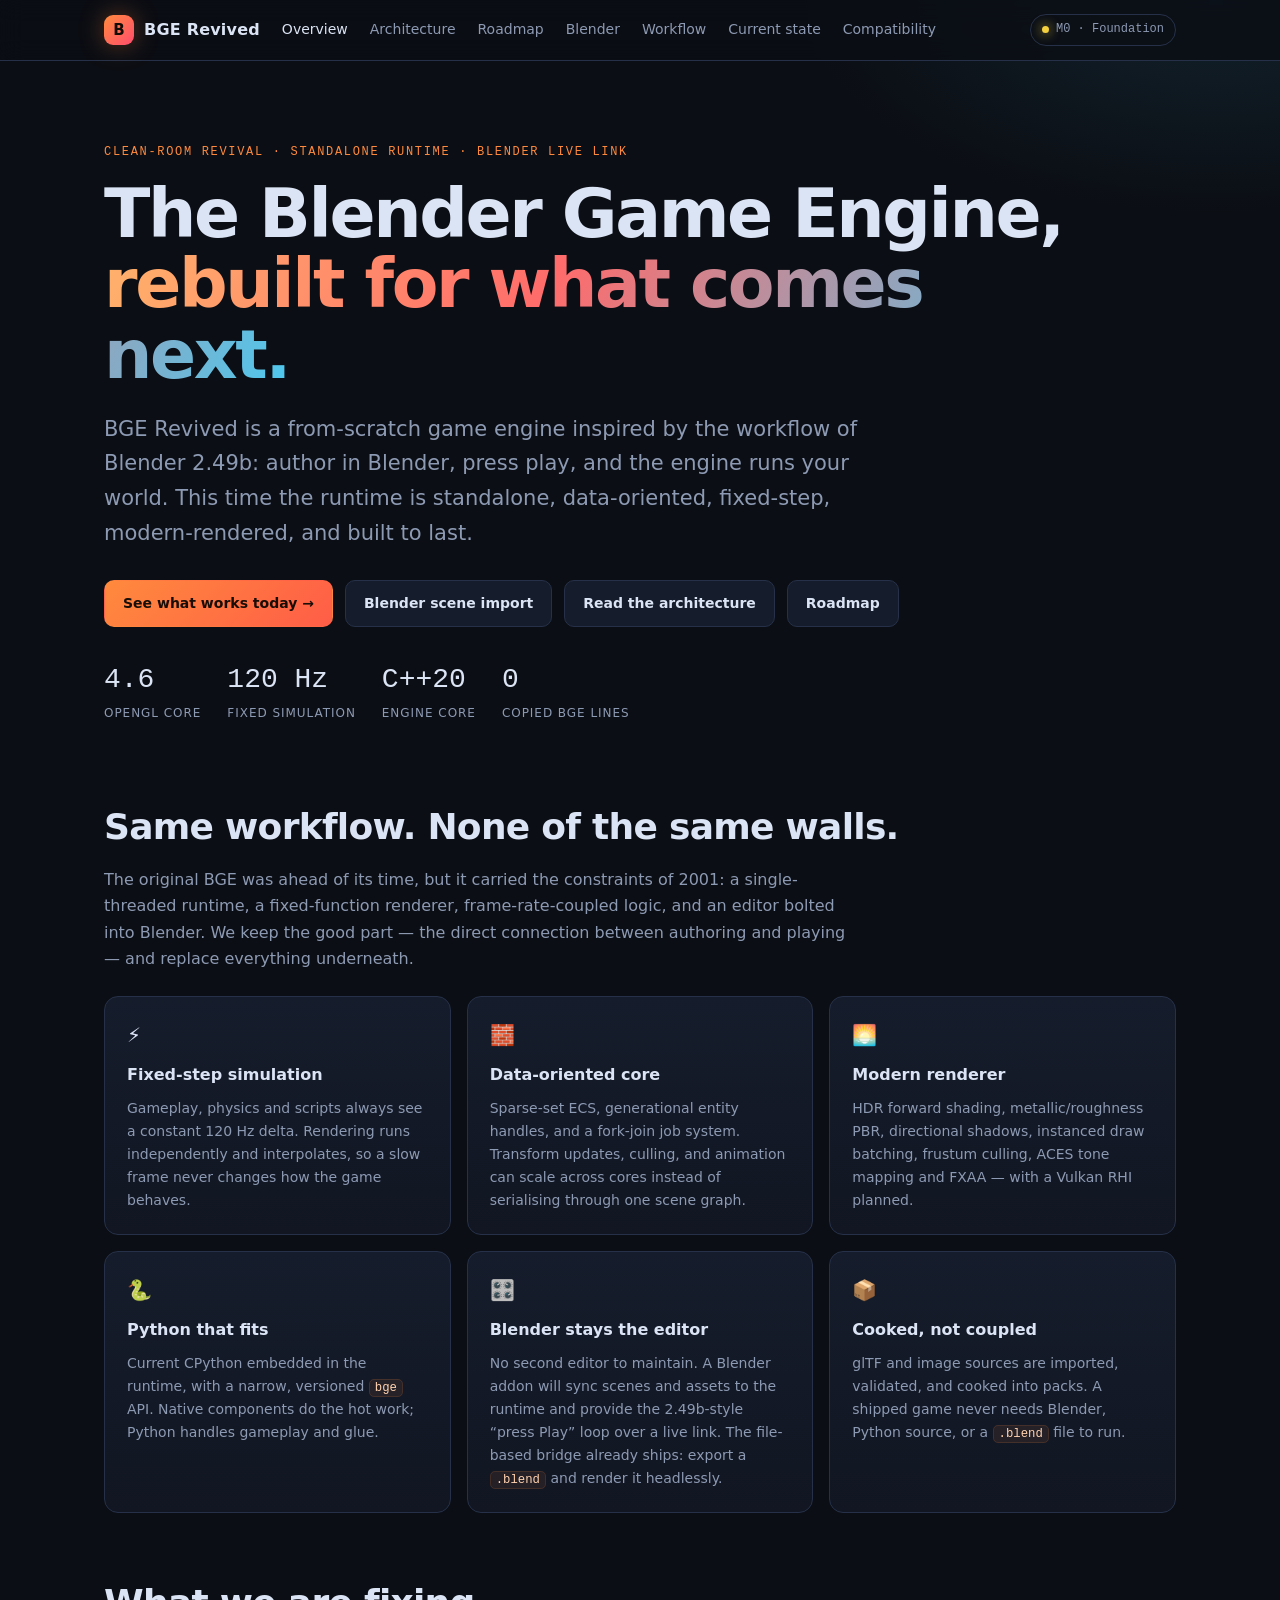
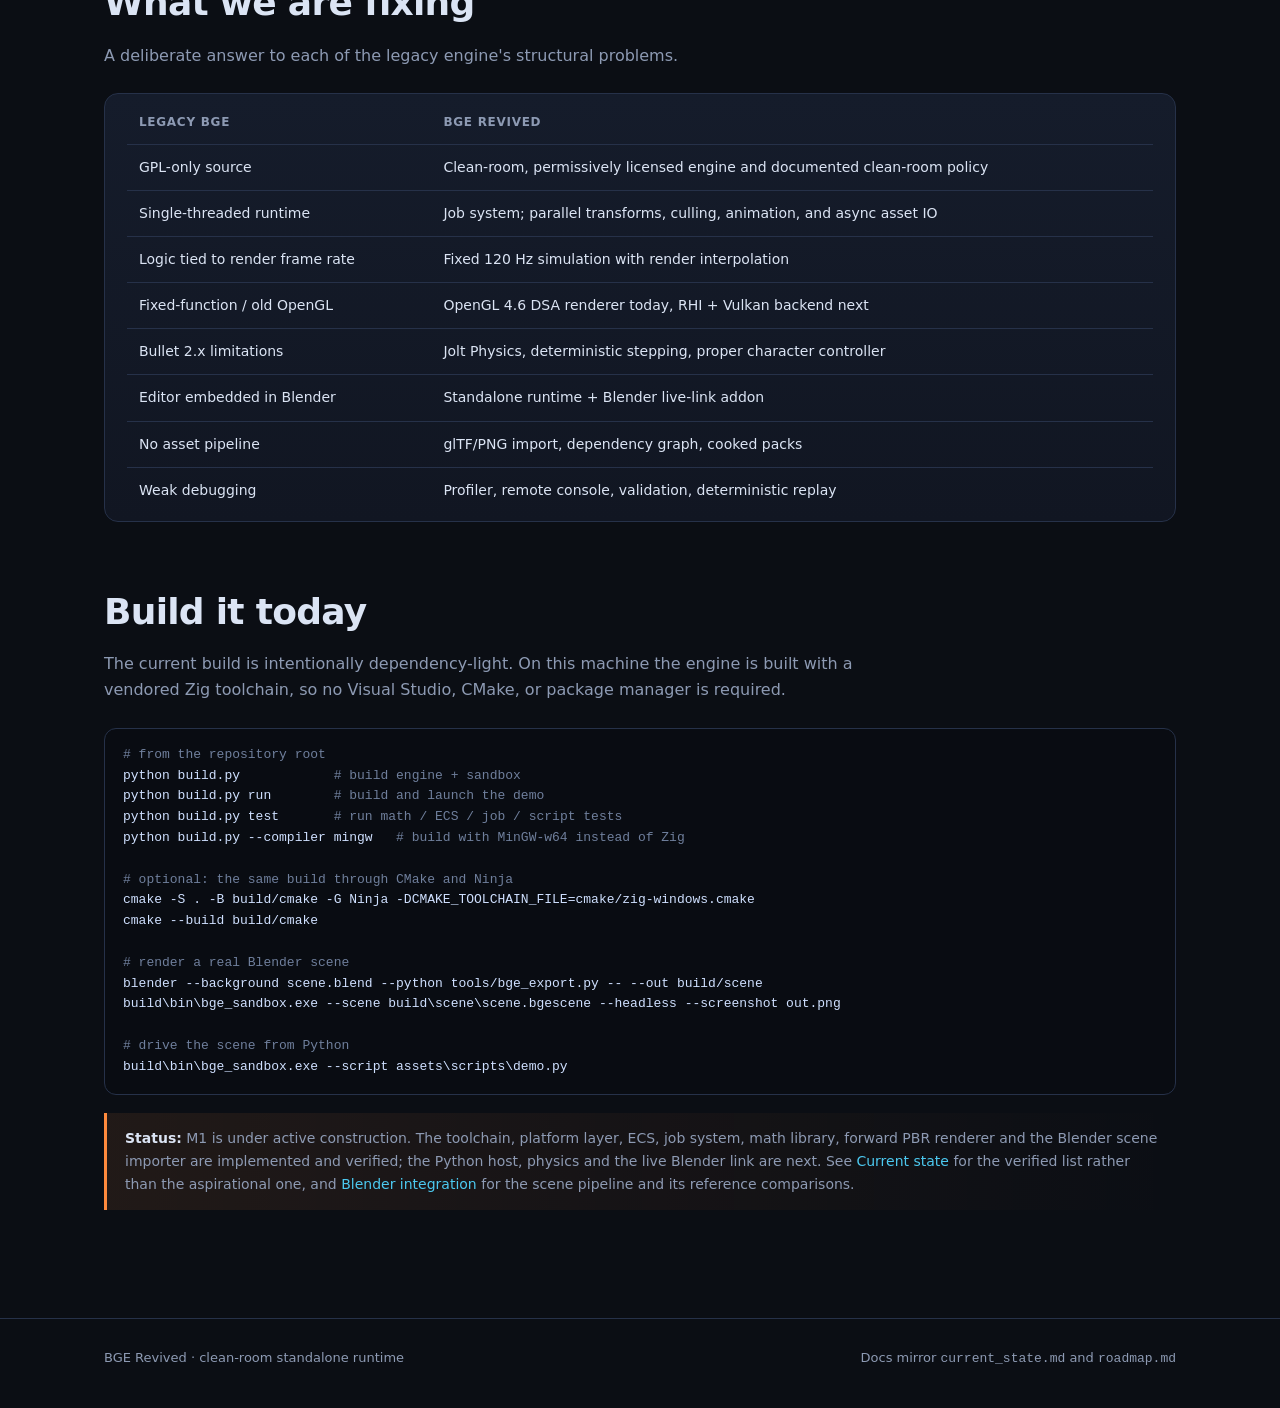
==== docs/index.html @ 5dff6050 "Add files via upload" ====
<!doctype html>
<html lang="en">
<head>
  <meta charset="utf-8">
  <meta name="viewport" content="width=device-width, initial-scale=1">
  <title>BGE Revived — The Blender Game Engine, rebuilt</title>
  <meta name="description" content="A clean-room, standalone revival of the Blender Game Engine: modern renderer, ECS, fixed timestep, Python gameplay, and a Blender live link.">
  <link rel="stylesheet" href="style.css">
</head>
<body>
<header class="site">
  <nav class="nav">
    <a class="brand" href="index.html"><span class="mark">B</span> BGE Revived</a>
    <a class="link active" href="index.html">Overview</a>
    <a class="link" href="architecture.html">Architecture</a>
    <a class="link" href="roadmap.html">Roadmap</a>
    <a class="link" href="blender_integration.html">Blender</a>
    <a class="link" href="blender_workflow.html">Workflow</a>
    <a class="link" href="current_state.html">Current state</a>
    <a class="link" href="compatibility.html">Compatibility</a>
    <span class="spacer"></span>
    <span class="pill"><span class="dot"></span> M0 · Foundation</span>
  </nav>
</header>

<main class="wrap">
  <section class="hero">
    <div class="eyebrow">Clean-room revival · standalone runtime · Blender live link</div>
    <h1>The Blender Game Engine,<br><span class="grad">rebuilt for what comes next.</span></h1>
    <p class="lede">
      BGE Revived is a from-scratch game engine inspired by the workflow of Blender 2.49b:
      author in Blender, press play, and the engine runs your world. This time the runtime is
      standalone, data-oriented, fixed-step, modern-rendered, and built to last.
    </p>
    <div class="hero-actions">
      <a class="btn primary" href="current_state.html">See what works today →</a>
      <a class="btn" href="blender_integration.html">Blender scene import</a>
      <a class="btn" href="architecture.html">Read the architecture</a>
      <a class="btn" href="roadmap.html">Roadmap</a>
    </div>
    <div class="stat-row">
      <div class="stat"><div class="n">4.6</div><div class="l">OpenGL core</div></div>
      <div class="stat"><div class="n">120 Hz</div><div class="l">fixed simulation</div></div>
      <div class="stat"><div class="n">C++20</div><div class="l">engine core</div></div>
      <div class="stat"><div class="n">0</div><div class="l">copied BGE lines</div></div>
    </div>
  </section>

  <section>
    <h2>Same workflow. None of the same walls.</h2>
    <p class="sub">
      The original BGE was ahead of its time, but it carried the constraints of 2001: a
      single-threaded runtime, a fixed-function renderer, frame-rate-coupled logic, and an
      editor bolted into Blender. We keep the good part — the direct connection between
      authoring and playing — and replace everything underneath.
    </p>
    <div class="grid cols-3">
      <div class="card">
        <span class="icon">⚡</span>
        <h3>Fixed-step simulation</h3>
        <p>Gameplay, physics and scripts always see a constant 120 Hz delta. Rendering runs independently and interpolates, so a slow frame never changes how the game behaves.</p>
      </div>
      <div class="card">
        <span class="icon">🧱</span>
        <h3>Data-oriented core</h3>
        <p>Sparse-set ECS, generational entity handles, and a fork-join job system. Transform updates, culling, and animation can scale across cores instead of serialising through one scene graph.</p>
      </div>
      <div class="card">
        <span class="icon">🌅</span>
        <h3>Modern renderer</h3>
        <p>HDR forward shading, metallic/roughness PBR, directional shadows, instanced draw batching, frustum culling, ACES tone mapping and FXAA — with a Vulkan RHI planned.</p>
      </div>
      <div class="card">
        <span class="icon">🐍</span>
        <h3>Python that fits</h3>
        <p>Current CPython embedded in the runtime, with a narrow, versioned <code>bge</code> API. Native components do the hot work; Python handles gameplay and glue.</p>
      </div>
      <div class="card">
        <span class="icon">🎛️</span>
        <h3>Blender stays the editor</h3>
        <p>No second editor to maintain. A Blender addon will sync scenes and assets to the runtime and provide the 2.49b-style “press Play” loop over a live link. The file-based bridge already ships: export a <code>.blend</code> and render it headlessly.</p>
      </div>
      <div class="card">
        <span class="icon">📦</span>
        <h3>Cooked, not coupled</h3>
        <p>glTF and image sources are imported, validated, and cooked into packs. A shipped game never needs Blender, Python source, or a <code>.blend</code> file to run.</p>
      </div>
    </div>
  </section>

  <section>
    <h2>What we are fixing</h2>
    <p class="sub">A deliberate answer to each of the legacy engine's structural problems.</p>
    <div class="card" style="padding: 8px 22px;">
      <table>
        <thead><tr><th>Legacy BGE</th><th>BGE Revived</th></tr></thead>
        <tbody>
          <tr><td>GPL-only source</td><td>Clean-room, permissively licensed engine and documented clean-room policy</td></tr>
          <tr><td>Single-threaded runtime</td><td>Job system; parallel transforms, culling, animation, and async asset IO</td></tr>
          <tr><td>Logic tied to render frame rate</td><td>Fixed 120 Hz simulation with render interpolation</td></tr>
          <tr><td>Fixed-function / old OpenGL</td><td>OpenGL 4.6 DSA renderer today, RHI + Vulkan backend next</td></tr>
          <tr><td>Bullet 2.x limitations</td><td>Jolt Physics, deterministic stepping, proper character controller</td></tr>
          <tr><td>Editor embedded in Blender</td><td>Standalone runtime + Blender live-link addon</td></tr>
          <tr><td>No asset pipeline</td><td>glTF/PNG import, dependency graph, cooked packs</td></tr>
          <tr><td>Weak debugging</td><td>Profiler, remote console, validation, deterministic replay</td></tr>
        </tbody>
      </table>
    </div>
  </section>

  <section>
    <h2>Build it today</h2>
    <p class="sub">
      The current build is intentionally dependency-light. On this machine the engine is built
      with a vendored Zig toolchain, so no Visual Studio, CMake, or package manager is required.
    </p>
    <pre><span class="c"># from the repository root</span>
python build.py            <span class="c"># build engine + sandbox</span>
python build.py run        <span class="c"># build and launch the demo</span>
python build.py test       <span class="c"># run math / ECS / job / script tests</span>
python build.py --compiler mingw   <span class="c"># build with MinGW-w64 instead of Zig</span>

<span class="c"># optional: the same build through CMake and Ninja</span>
cmake -S . -B build/cmake -G Ninja -DCMAKE_TOOLCHAIN_FILE=cmake/zig-windows.cmake
cmake --build build/cmake

<span class="c"># render a real Blender scene</span>
blender --background scene.blend --python tools/bge_export.py -- --out build/scene
build\bin\bge_sandbox.exe --scene build\scene\scene.bgescene --headless --screenshot out.png

<span class="c"># drive the scene from Python</span>
build\bin\bge_sandbox.exe --script assets\scripts\demo.py</pre>
    <div class="callout">
      <strong>Status:</strong> M1 is under active construction. The toolchain, platform layer,
      ECS, job system, math library, forward PBR renderer and the Blender scene importer are
      implemented and verified; the Python host, physics and the live Blender link are next. See
      <a href="current_state.html">Current state</a> for the verified list rather than the
      aspirational one, and <a href="blender_integration.html">Blender integration</a> for the
      scene pipeline and its reference comparisons.
    </div>
  </section>
</main>

<footer class="site">
  <div class="wrap">
    <span>BGE Revived · clean-room standalone runtime</span>
    <span>Docs mirror <code>current_state.md</code> and <code>roadmap.md</code></span>
  </div>
</footer>
</body>
</html>
---- docs/style.css ----
:root {
  --bg: #0b0e14;
  --bg-soft: #111622;
  --panel: #151c2b;
  --panel-2: #1b2436;
  --line: #263149;
  --text: #dbe4f4;
  --muted: #8d9ab3;
  --accent: #ff8a3d;
  --accent-2: #4cc9f0;
  --good: #58d68d;
  --warn: #f4d03f;
  --bad: #ec7063;
  --radius: 14px;
  --max: 1120px;
  --mono: ui-monospace, SFMono-Regular, Menlo, Consolas, "Liberation Mono", monospace;
  --sans: Inter, ui-sans-serif, system-ui, -apple-system, "Segoe UI", Roboto, sans-serif;
}

* { box-sizing: border-box; }
html { scroll-behavior: smooth; }
body {
  margin: 0;
  background:
    radial-gradient(900px 420px at 10% -10%, rgba(255, 138, 61, 0.14), transparent 60%),
    radial-gradient(700px 360px at 95% 0%, rgba(76, 201, 240, 0.10), transparent 60%),
    var(--bg);
  color: var(--text);
  font-family: var(--sans);
  line-height: 1.65;
  font-size: 16px;
}

a { color: var(--accent-2); text-decoration: none; }
a:hover { text-decoration: underline; }

.wrap { max-width: var(--max); margin: 0 auto; padding: 0 24px; }

header.site {
  position: sticky;
  top: 0;
  z-index: 20;
  backdrop-filter: blur(12px);
  background: rgba(11, 14, 20, 0.78);
  border-bottom: 1px solid var(--line);
}
.nav {
  max-width: var(--max);
  margin: 0 auto;
  padding: 14px 24px;
  display: flex;
  align-items: center;
  gap: 22px;
  flex-wrap: wrap;
}
.brand {
  display: flex;
  align-items: center;
  gap: 10px;
  color: var(--text);
  font-weight: 750;
  letter-spacing: 0.2px;
}
.brand .mark {
  width: 30px; height: 30px;
  border-radius: 9px;
  background: linear-gradient(135deg, var(--accent), #ff4d6d);
  box-shadow: 0 0 24px rgba(255, 138, 61, 0.35);
  display: grid; place-items: center;
  font-size: 15px;
  color: #130b06;
  font-weight: 900;
}
.nav a.link { color: var(--muted); font-size: 14px; }
.nav a.link:hover, .nav a.link.active { color: var(--text); text-decoration: none; }
.nav .spacer { flex: 1; }
.pill {
  display: inline-flex; align-items: center; gap: 7px;
  padding: 5px 11px;
  border: 1px solid var(--line);
  border-radius: 999px;
  color: var(--muted);
  font-size: 12px;
  font-family: var(--mono);
  white-space: nowrap;
}
.dot { width: 7px; height: 7px; border-radius: 50%; background: var(--warn); box-shadow: 0 0 12px var(--warn); }
.dot.good { background: var(--good); box-shadow: 0 0 12px var(--good); }

.hero { padding: 82px 0 44px; }
.eyebrow {
  color: var(--accent);
  font-family: var(--mono);
  font-size: 12px;
  letter-spacing: 0.14em;
  text-transform: uppercase;
  margin-bottom: 16px;
}
h1 {
  font-size: clamp(38px, 6vw, 68px);
  line-height: 1.04;
  letter-spacing: -0.035em;
  margin: 0 0 20px;
  max-width: 980px;
}
h1 .grad {
  background: linear-gradient(115deg, #ffb36b, #ff6b6b 45%, #4cc9f0);
  -webkit-background-clip: text;
  background-clip: text;
  color: transparent;
}
.lede { color: var(--muted); font-size: clamp(17px, 2vw, 21px); max-width: 780px; }
.hero-actions { display: flex; gap: 12px; flex-wrap: wrap; margin-top: 30px; }
.btn {
  display: inline-flex; align-items: center; gap: 8px;
  padding: 11px 18px;
  border-radius: 10px;
  border: 1px solid var(--line);
  color: var(--text);
  font-weight: 650;
  font-size: 14px;
  background: var(--panel);
}
.btn.primary { background: linear-gradient(135deg, var(--accent), #ff5d47); border-color: transparent; color: #190d07; }
.btn:hover { text-decoration: none; transform: translateY(-1px); }
.btn { transition: transform 120ms ease, border-color 120ms ease; }

.grid { display: grid; gap: 16px; }
.grid.cols-3 { grid-template-columns: repeat(3, minmax(0, 1fr)); }
.grid.cols-2 { grid-template-columns: repeat(2, minmax(0, 1fr)); }
@media (max-width: 860px) { .grid.cols-3, .grid.cols-2 { grid-template-columns: 1fr; } }

.card {
  background: linear-gradient(180deg, var(--panel), var(--bg-soft));
  border: 1px solid var(--line);
  border-radius: var(--radius);
  padding: 22px;
}
.card h3 { margin: 0 0 8px; font-size: 16px; }
.card p { margin: 0; color: var(--muted); font-size: 14px; }
.card .icon { font-size: 20px; margin-bottom: 10px; display: block; }

section { padding: 30px 0; }
h2 {
  font-size: clamp(26px, 3vw, 36px);
  letter-spacing: -0.02em;
  margin: 0 0 10px;
}
.sub { color: var(--muted); margin: 0 0 24px; max-width: 760px; }

table { width: 100%; border-collapse: collapse; font-size: 14px; }
th, td { text-align: left; padding: 11px 12px; border-bottom: 1px solid var(--line); vertical-align: top; }
th { color: var(--muted); font-weight: 600; font-size: 12px; text-transform: uppercase; letter-spacing: 0.06em; }
tr:last-child td { border-bottom: 0; }
td code, p code, li code { color: #ffd2b0; background: rgba(255, 138, 61, 0.08); border: 1px solid rgba(255, 138, 61, 0.14); padding: 1px 5px; border-radius: 5px; font-family: var(--mono); font-size: 0.88em; }

pre {
  background: #090c12;
  border: 1px solid var(--line);
  border-radius: 12px;
  padding: 16px 18px;
  overflow: auto;
  font-family: var(--mono);
  font-size: 13px;
  line-height: 1.6;
  color: #cfe0ff;
}
pre .c { color: #6f7f9c; }
pre .k { color: #ff9d66; }
pre .s { color: #9fe8a5; }

.badge {
  display: inline-block;
  font-size: 11px;
  font-family: var(--mono);
  padding: 2px 8px;
  border-radius: 999px;
  border: 1px solid var(--line);
  color: var(--muted);
}
.badge.done { color: var(--good); border-color: rgba(88, 214, 141, 0.35); background: rgba(88, 214, 141, 0.08); }
.badge.wip { color: var(--warn); border-color: rgba(244, 208, 63, 0.35); background: rgba(244, 208, 63, 0.08); }
.badge.plan { color: var(--accent-2); border-color: rgba(76, 201, 240, 0.3); background: rgba(76, 201, 240, 0.07); }
.badge.legacy { color: var(--bad); border-color: rgba(236, 112, 99, 0.35); background: rgba(236, 112, 99, 0.08); }

.callout {
  border-left: 3px solid var(--accent);
  background: linear-gradient(90deg, rgba(255, 138, 61, 0.09), transparent);
  padding: 14px 18px;
  border-radius: 0 10px 10px 0;
  color: var(--muted);
  font-size: 14px;
  margin: 18px 0;
}
.callout strong { color: var(--text); }

.stat-row { display: flex; gap: 26px; flex-wrap: wrap; margin-top: 30px; }
.stat .n { font-family: var(--mono); font-size: 28px; color: var(--text); }
.stat .l { color: var(--muted); font-size: 12px; text-transform: uppercase; letter-spacing: 0.08em; }

.phase { border-left: 2px solid var(--line); padding: 2px 0 2px 22px; position: relative; margin: 0 0 26px; }
.phase::before {
  content: ""; position: absolute; left: -7px; top: 6px;
  width: 12px; height: 12px; border-radius: 50%;
  background: var(--bg); border: 2px solid var(--line);
}
.phase.current::before { border-color: var(--accent); box-shadow: 0 0 0 4px rgba(255, 138, 61, 0.12); }
.phase h3 { margin: 0 0 6px; font-size: 19px; }
.phase .tag { font-family: var(--mono); font-size: 12px; color: var(--accent); }
.phase ul { margin: 10px 0 0; padding-left: 18px; color: var(--muted); font-size: 14px; }
.phase li { margin: 4px 0; }

footer.site {
  border-top: 1px solid var(--line);
  margin-top: 60px;
  padding: 28px 0 40px;
  color: var(--muted);
  font-size: 13px;
}
footer.site .wrap { display: flex; justify-content: space-between; gap: 18px; flex-wrap: wrap; }

.toc {
  background: var(--bg-soft);
  border: 1px solid var(--line);
  border-radius: 12px;
  padding: 16px 18px;
  font-size: 14px;
  margin: 18px 0 8px;
}
.toc a { display: block; margin: 4px 0; color: var(--muted); }
.toc a:hover { color: var(--text); }

.status-line { display: flex; align-items: center; gap: 10px; color: var(--muted); font-size: 14px; }

.kbd {
  font-family: var(--mono);
  font-size: 12px;
  border: 1px solid var(--line);
  border-bottom-width: 2px;
  border-radius: 5px;
  padding: 1px 6px;
  color: var(--text);
  background: var(--panel);
}

.shot {
  width: 100%;
  border-radius: var(--radius);
  border: 1px solid var(--line);
  display: block;
  background: #05070b;
}
.shot-cap { color: var(--muted); font-size: 12px; margin-top: 8px; font-family: var(--mono); }
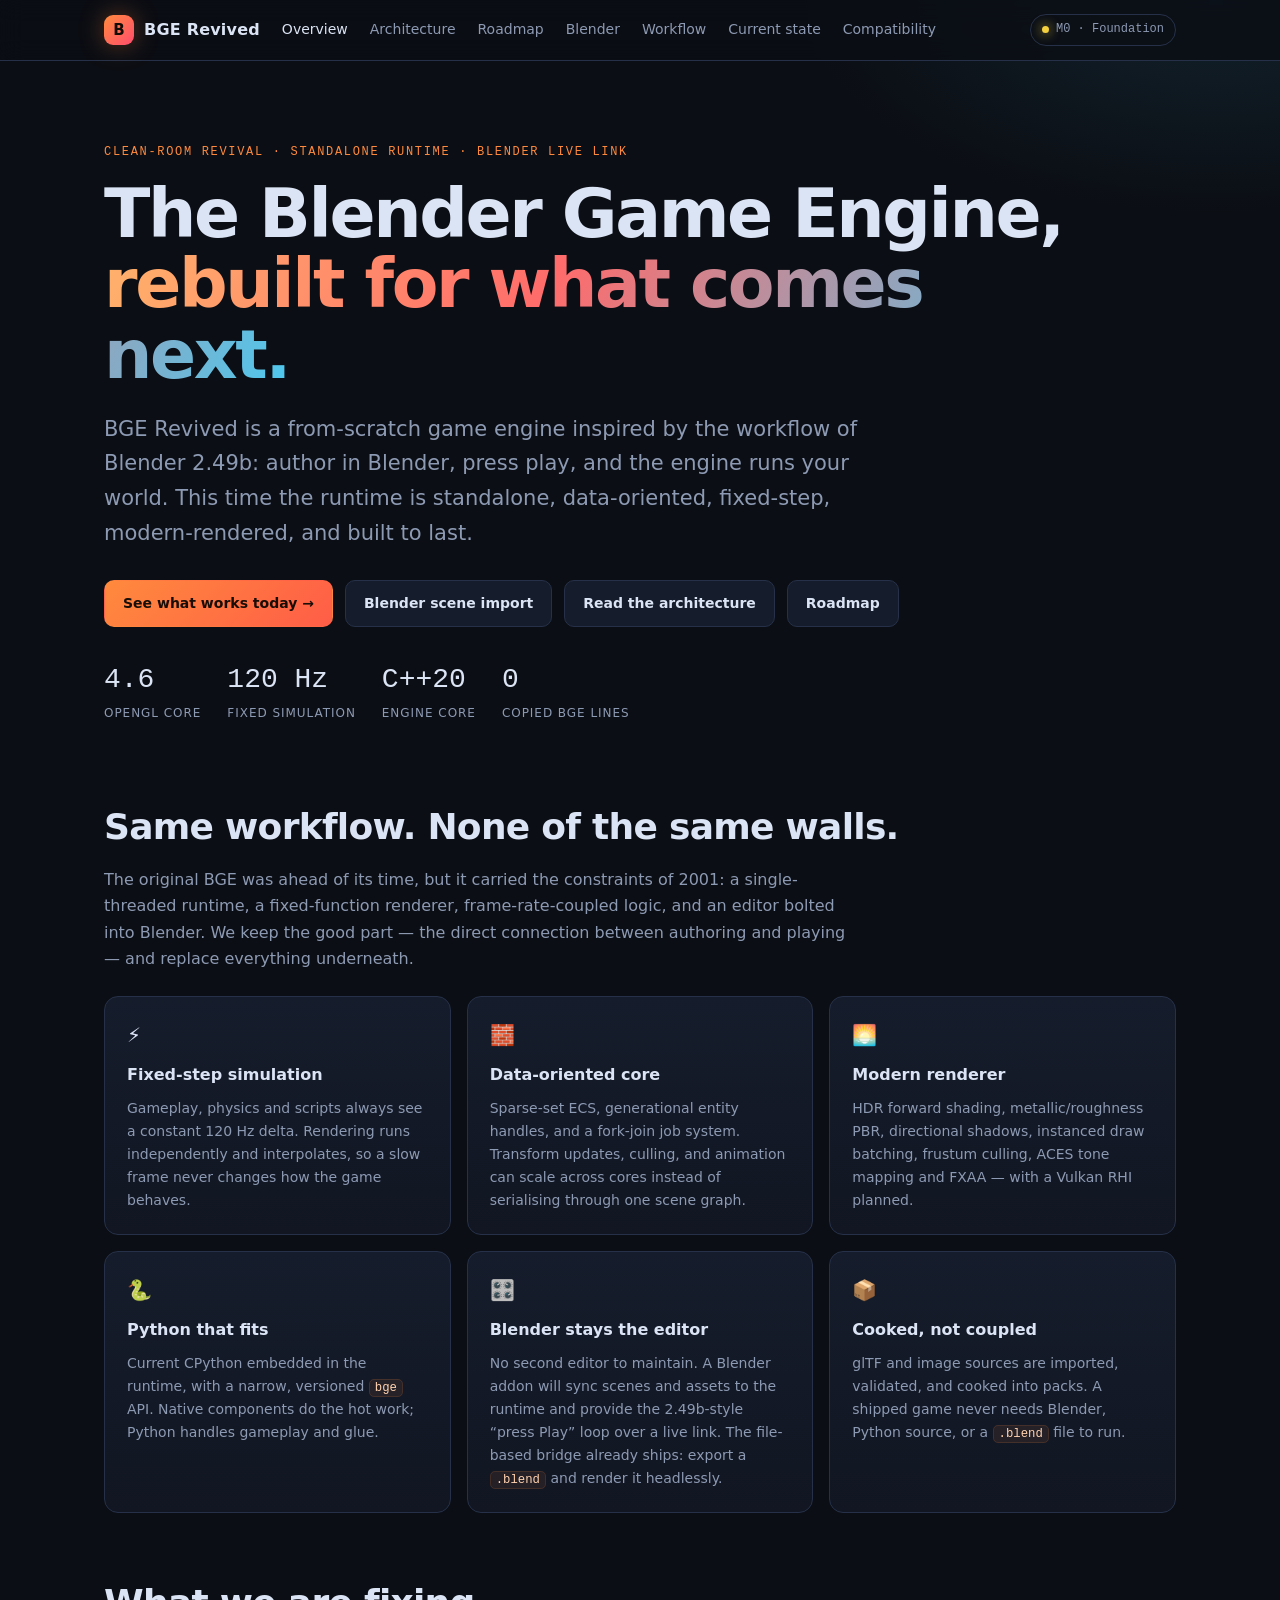
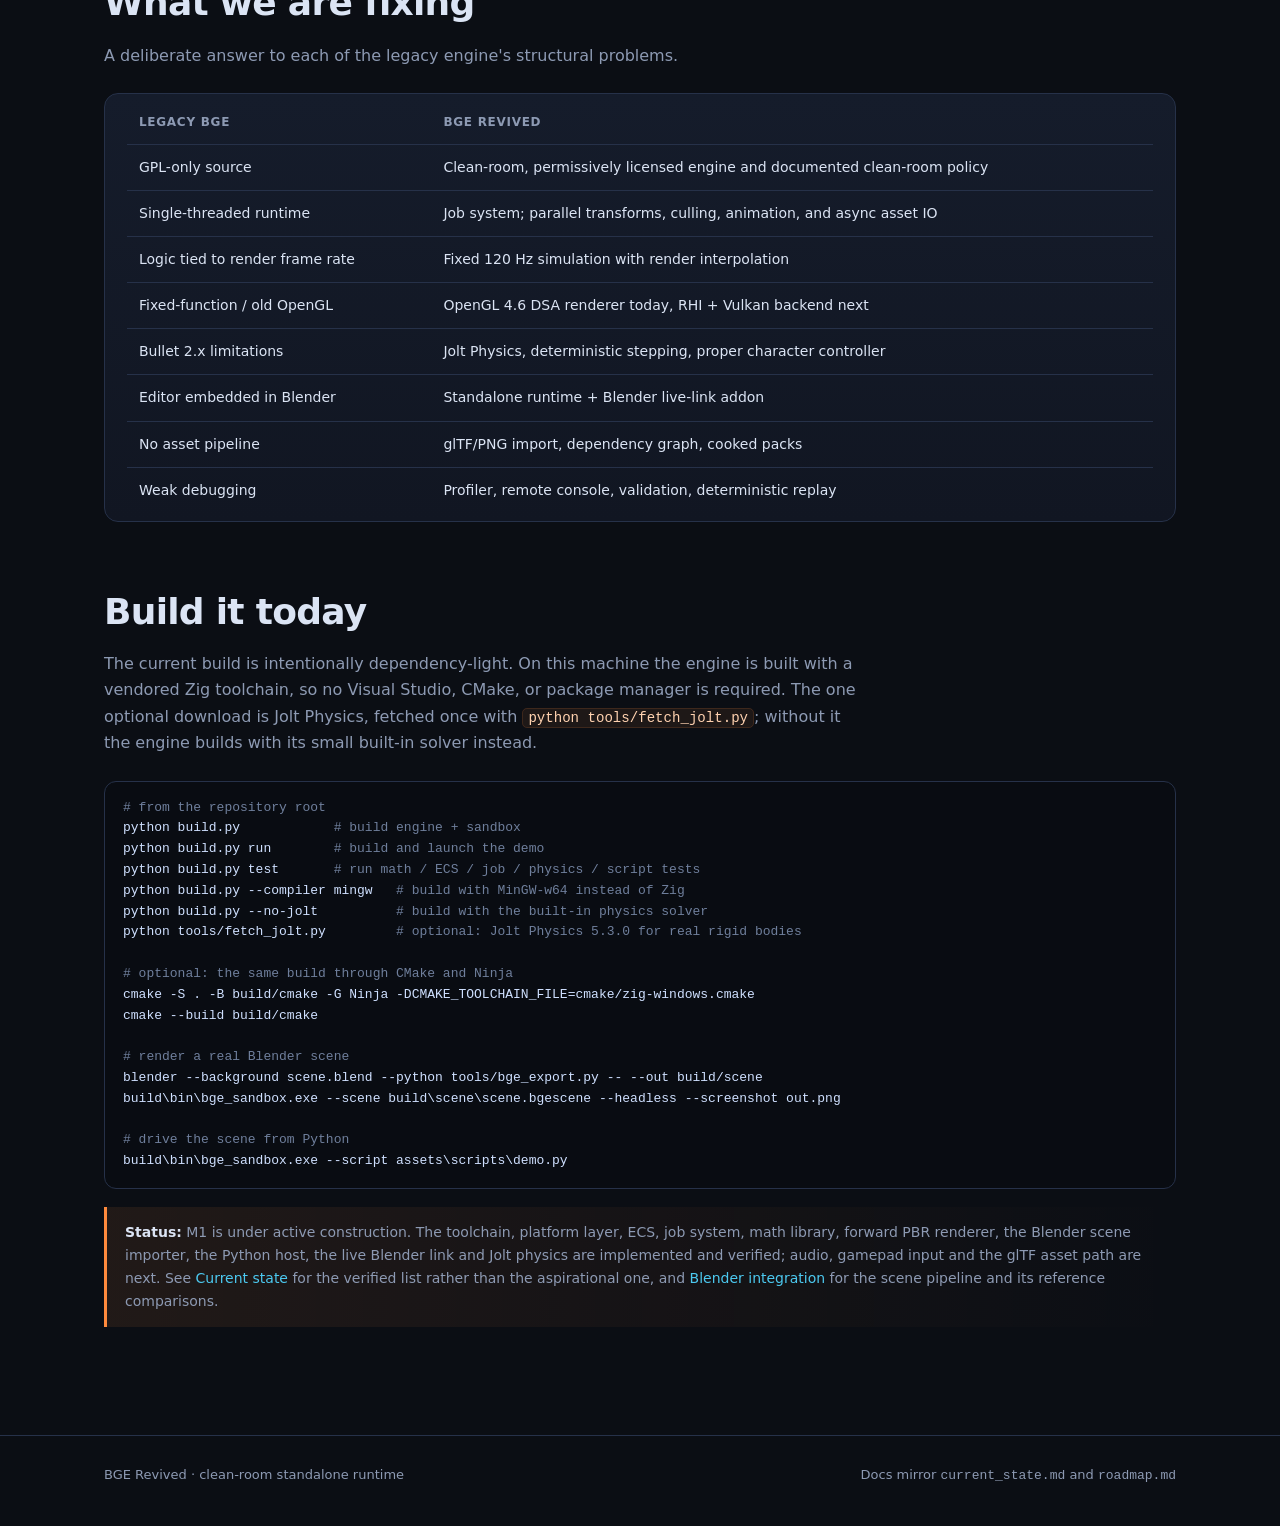
==== commit ddca3367: "Add Jolt Physics, rigid body authoring and project hygiene - add tools/fetch_jolt.py; both build.py " ====
--- a/docs/index.html
+++ b/docs/index.html
@@ -111,14 +111,18 @@
   <section>
     <h2>Build it today</h2>
     <p class="sub">
-      The current build is intentionally dependency-light. On this machine the engine is built
-      with a vendored Zig toolchain, so no Visual Studio, CMake, or package manager is required.
-    </p>
+      The current build is intentionally dependency-light. On this machine the engine is built
+      with a vendored Zig toolchain, so no Visual Studio, CMake, or package manager is required.
+      The one optional download is Jolt Physics, fetched once with <code>python tools/fetch_jolt.py</code>;
+      without it the engine builds with its small built-in solver instead.
+    </p>
     <pre><span class="c"># from the repository root</span>
 python build.py            <span class="c"># build engine + sandbox</span>
 python build.py run        <span class="c"># build and launch the demo</span>
-python build.py test       <span class="c"># run math / ECS / job / script tests</span>
+python build.py test       <span class="c"># run math / ECS / job / physics / script tests</span>
 python build.py --compiler mingw   <span class="c"># build with MinGW-w64 instead of Zig</span>
+python build.py --no-jolt          <span class="c"># build with the built-in physics solver</span>
+python tools/fetch_jolt.py         <span class="c"># optional: Jolt Physics 5.3.0 for real rigid bodies</span>
 
 <span class="c"># optional: the same build through CMake and Ninja</span>
 cmake -S . -B build/cmake -G Ninja -DCMAKE_TOOLCHAIN_FILE=cmake/zig-windows.cmake
@@ -132,8 +136,9 @@
 build\bin\bge_sandbox.exe --script assets\scripts\demo.py</pre>
     <div class="callout">
       <strong>Status:</strong> M1 is under active construction. The toolchain, platform layer,
-      ECS, job system, math library, forward PBR renderer and the Blender scene importer are
-      implemented and verified; the Python host, physics and the live Blender link are next. See
+      ECS, job system, math library, forward PBR renderer, the Blender scene importer, the Python
+      host, the live Blender link and Jolt physics are implemented and verified; audio, gamepad
+      input and the glTF asset path are next. See
       <a href="current_state.html">Current state</a> for the verified list rather than the
       aspirational one, and <a href="blender_integration.html">Blender integration</a> for the
       scene pipeline and its reference comparisons.
